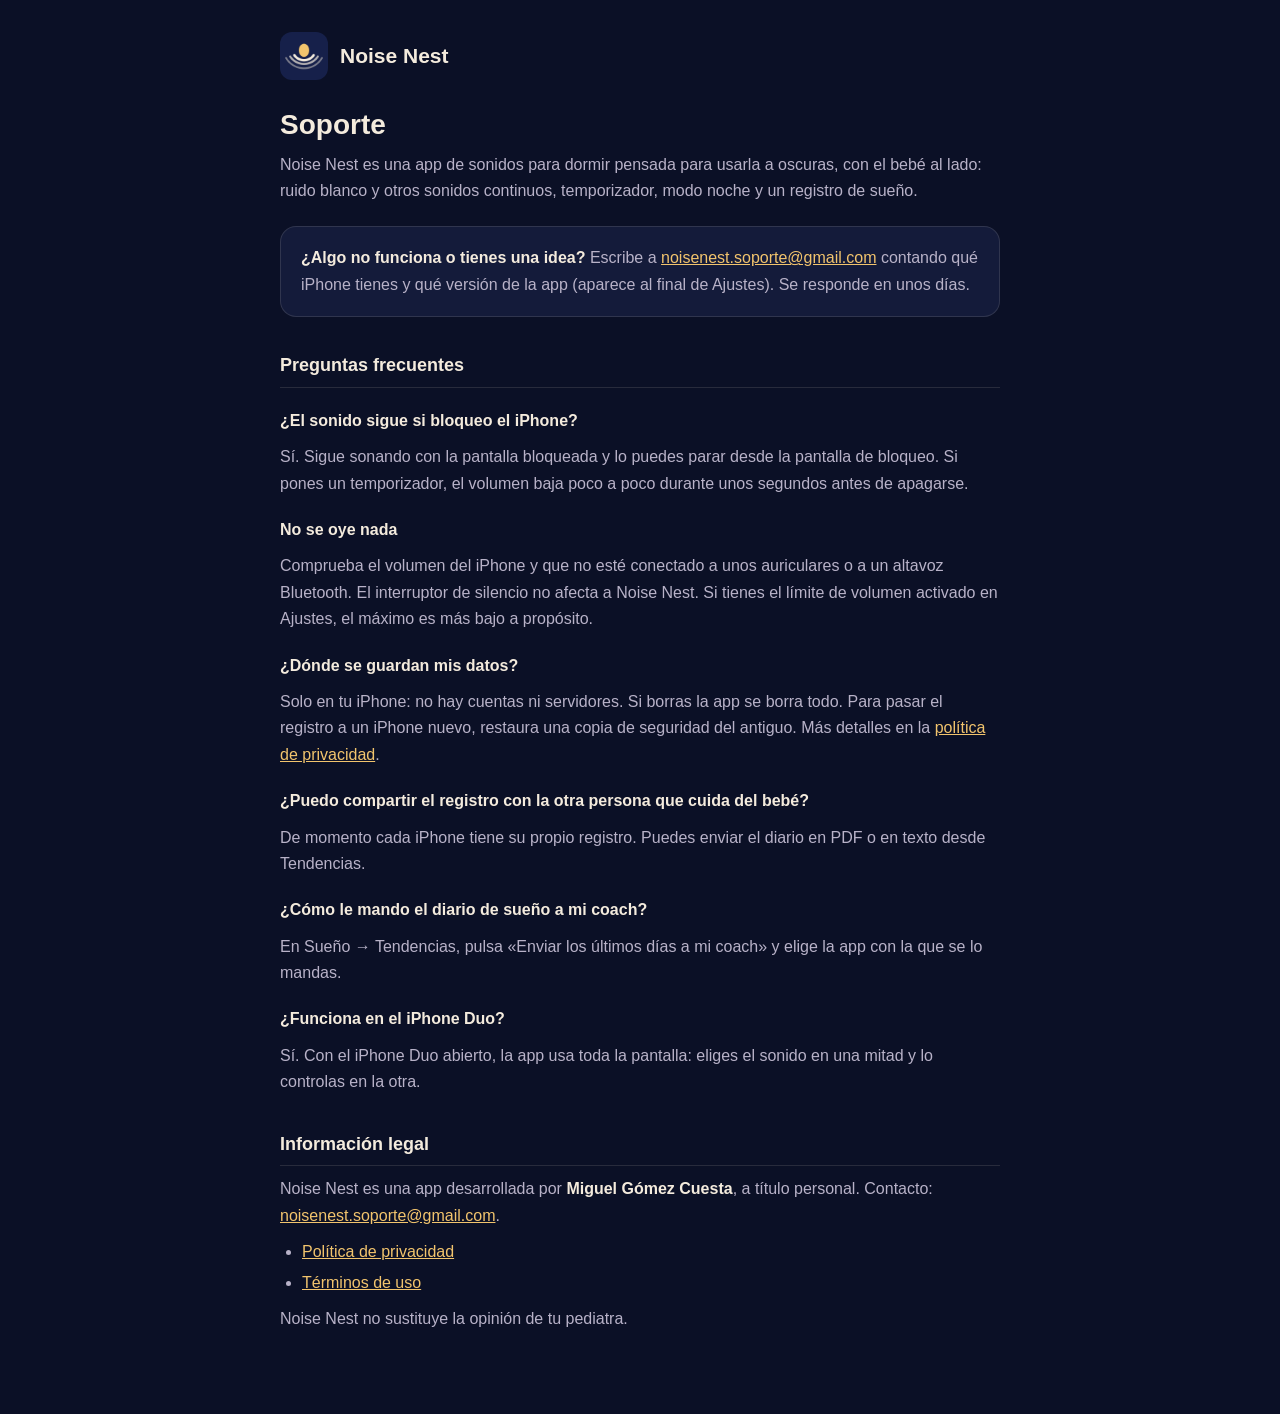
==== noise-nest/index.html @ f7a5b616 "Páginas de soporte, privacidad y términos de Noise Nest" ====
<!doctype html>
<html lang="es">
<head>
<meta charset="utf-8">
<meta name="viewport" content="width=device-width, initial-scale=1">
<title>Soporte · Noise Nest</title>
<meta name="description" content="Ayuda, contacto e información legal de Noise Nest, la app de sonidos para dormir.">
<link rel="icon" href="icono.png">
<link rel="stylesheet" href="estilo.css">
</head>
<body>
<main>
  <a class="marca" href="./"><img src="icono.png" alt=""><span>Noise Nest</span></a>

  <h1>Soporte</h1>
  <p>Noise Nest es una app de sonidos para dormir pensada para usarla a oscuras, con el bebé al lado: ruido blanco y otros sonidos continuos, temporizador, modo noche y un registro de sueño.</p>

  <div class="resumen">
    <p><strong>¿Algo no funciona o tienes una idea?</strong> Escribe a <a href="mailto:noisenest.soporte@gmail.com">noisenest.soporte@gmail.com</a> contando qué iPhone tienes y qué versión de la app (aparece al final de Ajustes). Se responde en unos días.</p>
  </div>

  <h2>Preguntas frecuentes</h2>

  <h3>¿El sonido sigue si bloqueo el iPhone?</h3>
  <p>Sí. Sigue sonando con la pantalla bloqueada y lo puedes parar desde la pantalla de bloqueo. Si pones un temporizador, el volumen baja poco a poco durante unos segundos antes de apagarse.</p>

  <h3>No se oye nada</h3>
  <p>Comprueba el volumen del iPhone y que no esté conectado a unos auriculares o a un altavoz Bluetooth. El interruptor de silencio no afecta a Noise Nest. Si tienes el límite de volumen activado en Ajustes, el máximo es más bajo a propósito.</p>

  <h3>¿Dónde se guardan mis datos?</h3>
  <p>Solo en tu iPhone: no hay cuentas ni servidores. Si borras la app se borra todo. Para pasar el registro a un iPhone nuevo, restaura una copia de seguridad del antiguo. Más detalles en la <a href="privacidad.html">política de privacidad</a>.</p>

  <h3>¿Puedo compartir el registro con la otra persona que cuida del bebé?</h3>
  <p>De momento cada iPhone tiene su propio registro. Puedes enviar el diario en PDF o en texto desde Tendencias.</p>

  <h3>¿Cómo le mando el diario de sueño a mi coach?</h3>
  <p>En Sueño → Tendencias, pulsa «Enviar los últimos días a mi coach» y elige la app con la que se lo mandas.</p>

  <h3>¿Funciona en el iPhone Duo?</h3>
  <p>Sí. Con el iPhone Duo abierto, la app usa toda la pantalla: eliges el sonido en una mitad y lo controlas en la otra.</p>

  <h2>Información legal</h2>
  <p>Noise Nest es una app desarrollada por <strong>Miguel Gómez Cuesta</strong>, a título personal. Contacto: <a href="mailto:noisenest.soporte@gmail.com">noisenest.soporte@gmail.com</a>.</p>
  <ul>
    <li><a href="privacidad.html">Política de privacidad</a></li>
    <li><a href="terminos.html">Términos de uso</a></li>
  </ul>
  <p>Noise Nest no sustituye la opinión de tu pediatra.</p>
</main>
</body>
</html>
---- noise-nest/estilo.css ----
/* Páginas de Noise Nest: la paleta de noche de la app (src/lib/tema.js). */
:root {
  --bg: #0B1026; --superficie: #141B3A; --borde: rgba(244,235,221,.12);
  --texto: #F4EBDD; --texto2: #B8B2C8; --tenue: #8E8AA6; --ambar: #F2C46D;
}
* { box-sizing: border-box; margin: 0; padding: 0; }
body {
  font-family: -apple-system, BlinkMacSystemFont, 'Segoe UI', Roboto, sans-serif;
  font-size: 16px; line-height: 1.65; color: var(--texto2); background: var(--bg);
  padding: 32px 16px 72px;
}
main { max-width: 720px; margin: 0 auto; }
.marca { display: flex; align-items: center; gap: 12px; text-decoration: none; }
.marca img { width: 48px; height: 48px; border-radius: 12px; }
.marca span { font-size: 21px; font-weight: 800; color: var(--texto); }
h1 { color: var(--texto); font-size: 28px; line-height: 1.2; margin: 28px 0 6px; }
h2 { color: var(--texto); font-size: 18px; margin: 34px 0 10px; padding-bottom: 6px; border-bottom: 1px solid var(--borde); }
h3 { color: var(--texto); font-size: 16px; margin: 20px 0 6px; }
p, ul, table { margin: 10px 0; }
ul { padding-left: 22px; }
li { margin: 4px 0; }
a { color: var(--ambar); }
strong { color: var(--texto); }
.fecha { color: var(--tenue); font-size: 14px; }
.resumen { background: var(--superficie); border: 1px solid var(--borde); border-radius: 16px; padding: 18px 20px; margin: 22px 0; }
.resumen p:first-child { margin-top: 0; } .resumen p:last-child { margin-bottom: 0; }
table { width: 100%; border-collapse: collapse; font-size: 15px; }
th, td { text-align: left; vertical-align: top; padding: 10px 8px; border-bottom: 1px solid var(--borde); }
th { color: var(--texto); font-weight: 700; }
nav.pie { margin-top: 44px; padding-top: 18px; border-top: 1px solid var(--borde); font-size: 14px; display: flex; flex-wrap: wrap; gap: 16px; }
@media (max-width: 520px) { th, td { padding: 8px 4px; font-size: 14px; } }
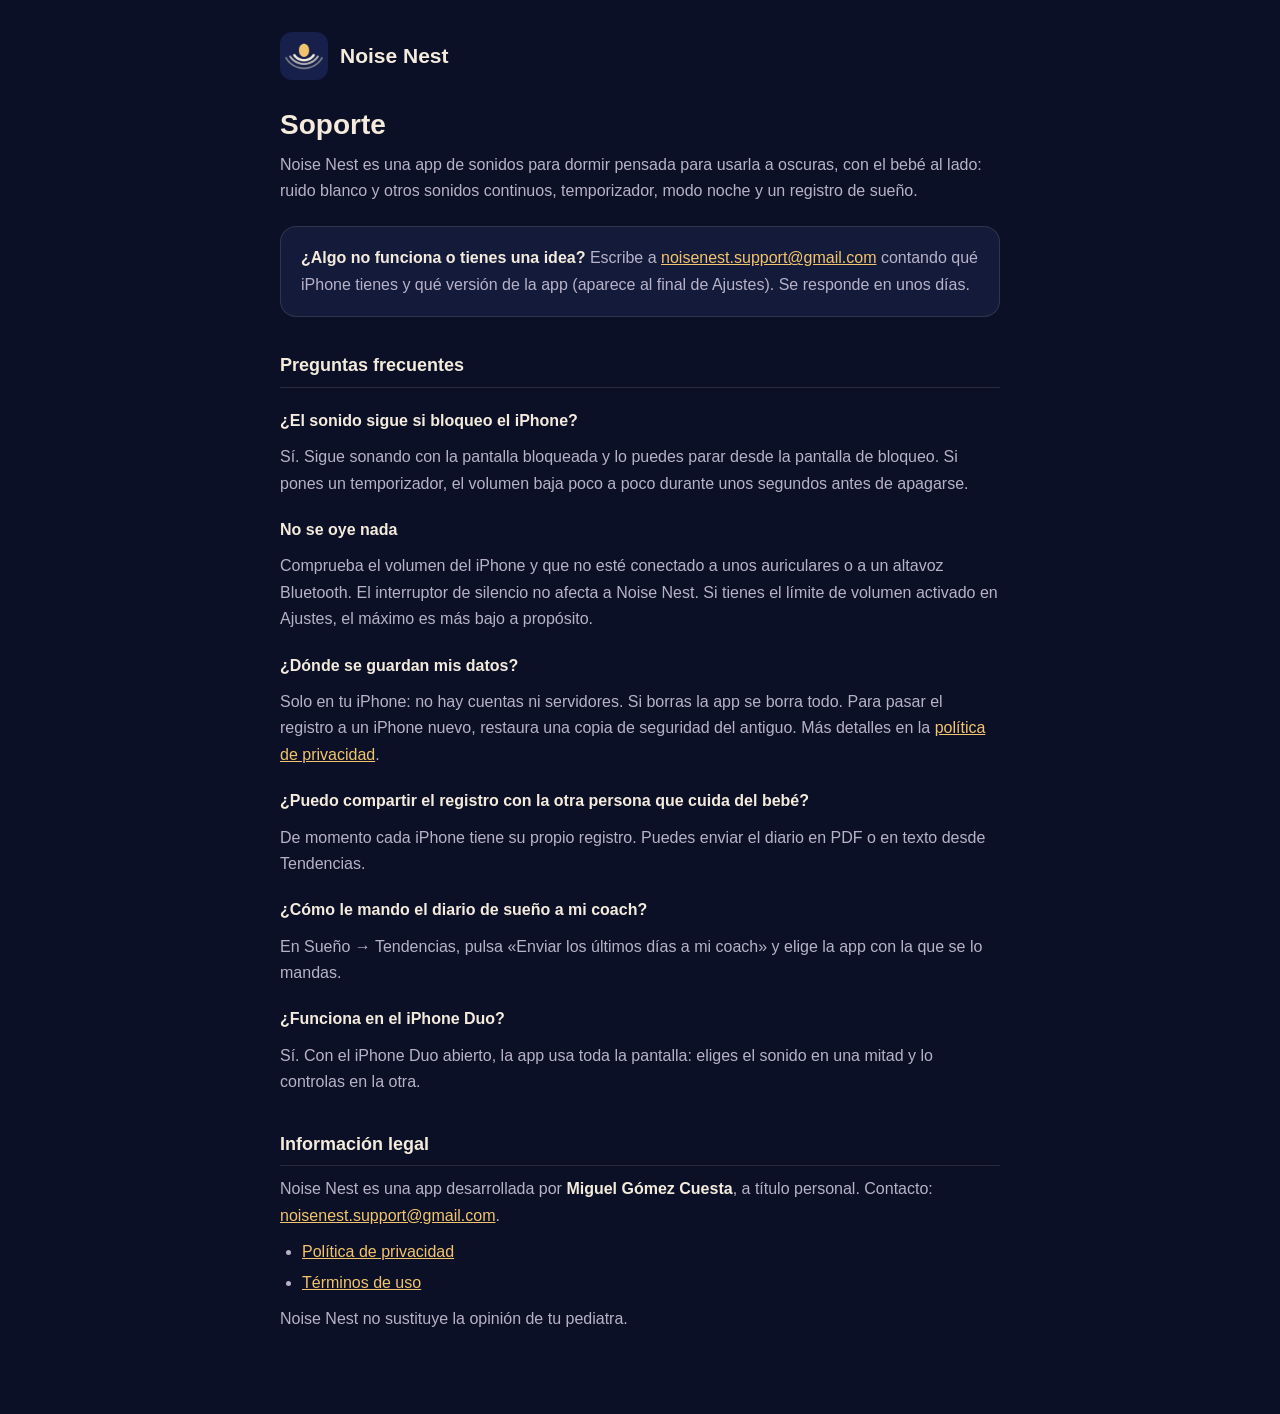
==== commit dac1d399: "Noise Nest: correo de soporte noisenest.support@gmail.com" ====
--- a/noise-nest/index.html
+++ b/noise-nest/index.html
@@ -16,7 +16,7 @@
   <p>Noise Nest es una app de sonidos para dormir pensada para usarla a oscuras, con el bebé al lado: ruido blanco y otros sonidos continuos, temporizador, modo noche y un registro de sueño.</p>
 
   <div class="resumen">
-    <p><strong>¿Algo no funciona o tienes una idea?</strong> Escribe a <a href="mailto:noisenest.soporte@gmail.com">noisenest.soporte@gmail.com</a> contando qué iPhone tienes y qué versión de la app (aparece al final de Ajustes). Se responde en unos días.</p>
+    <p><strong>¿Algo no funciona o tienes una idea?</strong> Escribe a <a href="mailto:noisenest.support@gmail.com">noisenest.support@gmail.com</a> contando qué iPhone tienes y qué versión de la app (aparece al final de Ajustes). Se responde en unos días.</p>
   </div>
 
   <h2>Preguntas frecuentes</h2>
@@ -40,7 +40,7 @@
   <p>Sí. Con el iPhone Duo abierto, la app usa toda la pantalla: eliges el sonido en una mitad y lo controlas en la otra.</p>
 
   <h2>Información legal</h2>
-  <p>Noise Nest es una app desarrollada por <strong>Miguel Gómez Cuesta</strong>, a título personal. Contacto: <a href="mailto:noisenest.soporte@gmail.com">noisenest.soporte@gmail.com</a>.</p>
+  <p>Noise Nest es una app desarrollada por <strong>Miguel Gómez Cuesta</strong>, a título personal. Contacto: <a href="mailto:noisenest.support@gmail.com">noisenest.support@gmail.com</a>.</p>
   <ul>
     <li><a href="privacidad.html">Política de privacidad</a></li>
     <li><a href="terminos.html">Términos de uso</a></li>
